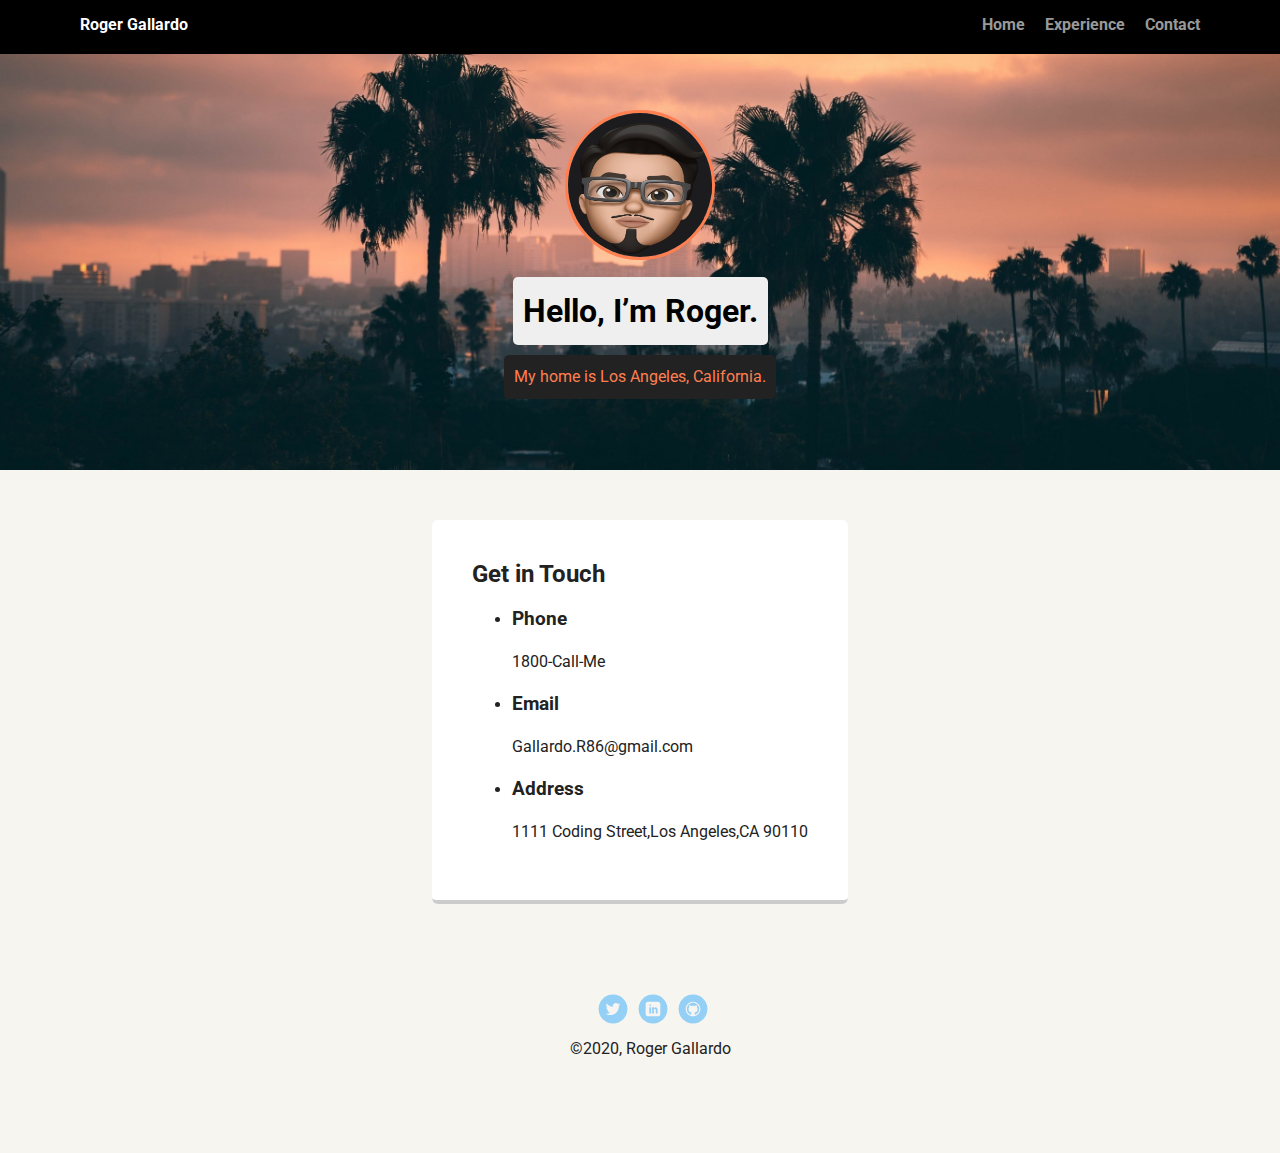
==== contact.html @ 36d01dc1 "portfolio v1" ====
<!doctype html>
<html lang="en">

<head>
    <meta charset="utf-8">
    <title>Roger Gallardo's Profile</title>
    <meta name="viewport" content="width=device-width, initial-scale=1.0">
    <link rel="stylesheet" href="styles.css">
    <link href="https://fonts.googleapis.com/css?family=Muli%7CRoboto:400,300,500,700,900" rel="stylesheet">
</head>

<body>

    <div class="main-nav">
        <ul class="nav">
            <li class="name">Roger Gallardo</li>
            <li><a href="index.html">Home</a></li>
            <li><a href="resume.html">Experience</a></li>
            <li><a href="contact.html">Contact</a></li>
        </ul>
    </div>

    <header>
        <img src="images/IMG_4263.jpg" alt="picture of Roger" class="profile-image">
        <h1 class="tag name">Hello, I’m Roger.</h1>
        <p class="tag location">My home is Los Angeles, California.</p>
    </header>

    <main class="flex">
        <div class="card">
            <h2>Get in Touch</h2>
            <ul>
                <li>
                    <h3>Phone</h3>
                    <p>1800-Call-Me</p>
                </li>
                <li>
                    <h3>Email</h3>
                    <p>Gallardo.R86@gmail.com</p>
                </li>
                <li>
                    <h3>Address</h3>
                    <p>1111 Coding Street,Los Angeles,CA 90110</p>


            </ul>
        </div>


    </main>
    <footer>
        <ul>
            <li><a href="https://twitter.com/1GeeR3" class="social twitter">Twitter</a></li>
            <li><a href="https://linkedin.com/in/rogeliog1986" class="social linkedin">LinkedIn</a></li>
            <li><a href="https://github.com/GeeR13" class="social github">Github</a></li>
        </ul>
        <p class="copyright">&copy;2020, Roger Gallardo</p>
    </footer>
</body>

</html>
---- styles.css ----
/* Global Layout Set-up */

* {
    box-sizing: border-box;
}

body {
    margin: 0;
    padding: 0;
    text-align: center;
    font-family: 'Roboto', sans-serif;
    color: #222;
    background: #f7f5f0;
}


/* Link Styles */

a {
    text-decoration: none;
    color: #999;
}

a:hover {
    color: #6633ff;
}


/* Section Styles */

.main-nav {
    width: 100%;
    background: black;
    min-height: 30px;
    padding: 10px;
    position: fixed;
    text-align: center;
}

.nav {
    display: flex;
    justify-content: space-around;
    font-weight: 700;
    list-style-type: none;
    margin: 0 auto;
    padding: 0;
}

.nav .name {
    display: block;
    margin-right: auto;
    color: white;
}

.nav li {
    padding: 5px 10px 10px 10px;
}

.nav a {
    transition: all .5s;
}

.nav a:hover {
    color: #f6764ff8
}

header {
    text-align: center;
    background: url('images/rsz_sunset.jpg') center center;
    background-size: cover;
    overflow: hidden;
    padding-top: 60px;
}

header {
    line-height: 1.5;
}

header .profile-image {
    margin-top: 50px;
    width: 150px;
    height: 150px;
    border-radius: 50%;
    border: 3px solid coral;
    transition: all .5s;
}

header .profile-image:hover {
    transform: scale(1.2) rotateY(180deg);
}

.tag {
    background-color: #efefef;
    color: black;
    padding: 10px;
    border-radius: 5px;
    display: table;
    margin: 10px auto;
}

.location {
    background-color: #222;
    color: coral;
}

.card {
    margin: 30px;
    padding: 20px 40px 40px;
    max-width: 500px;
    text-align: left;
    background: #fff;
    border-bottom: 4px solid #ccc;
    border-radius: 6px;
    transition: all .5s;
}

.card:hover {
    border-color: #f6764ff8;
}

ul.skills {
    padding: 0;
    text-align: center;
}

.skills li {
    border-radius: 6px;
    display: inline-block;
    background: #ff9904;
    color: white;
    padding: 5px 10px;
    margin: 2px;
}

.skills li:nth-child(odd) {
    background: #1f2d35;
}

footer {
    width: 100%;
    min-height: 30px;
    padding: 20px 0 40px 20px;
}

footer .copyright {
    top: -8px;
    font-size: .75em;
}

footer ul {
    list-style-type: none;
    margin: 0;
    padding: 0;
}

footer ul li {
    display: inline-block;
}

a.social {
    display: inline-block;
    text-indent: -9999px;
    margin-left: 5px;
    width: 30px;
    height: 30px;
    background-size: 30px 30px;
    opacity: .4;
    transition: all .5s;
}

a.twitter {
    background-image: url(images/twitter.svg);
}

a.linkedin {
    background-image: url(images/linkedin.svg);
}

a.github {
    background-image: url(images/github.svg);
}

a.social:hover {
    opacity: 1;
}

.clearfix {
    clear: both;
}


/* Styles for larger screens */

@media screen and (min-width: 720px) {
    .flex {
        display: -ms-flexbox;
        /* TWEENER - IE 10 */
        display: flex;
        max-width: 1200px;
        -ms-flex-pack: distribute;
        justify-content: space-around;
        margin: 0 auto;
    }
    header {
        min-height: 470px;
    }
    .nav {
        max-width: 1200px;
        padding: 0 30px;
    }
    main {
        padding-top: 20px;
    }
    main p {
        line-height: 1.6em;
    }
    footer {
        font-size: 1.3em;
        max-width: 1200px;
        margin: 40px auto;
    }
}
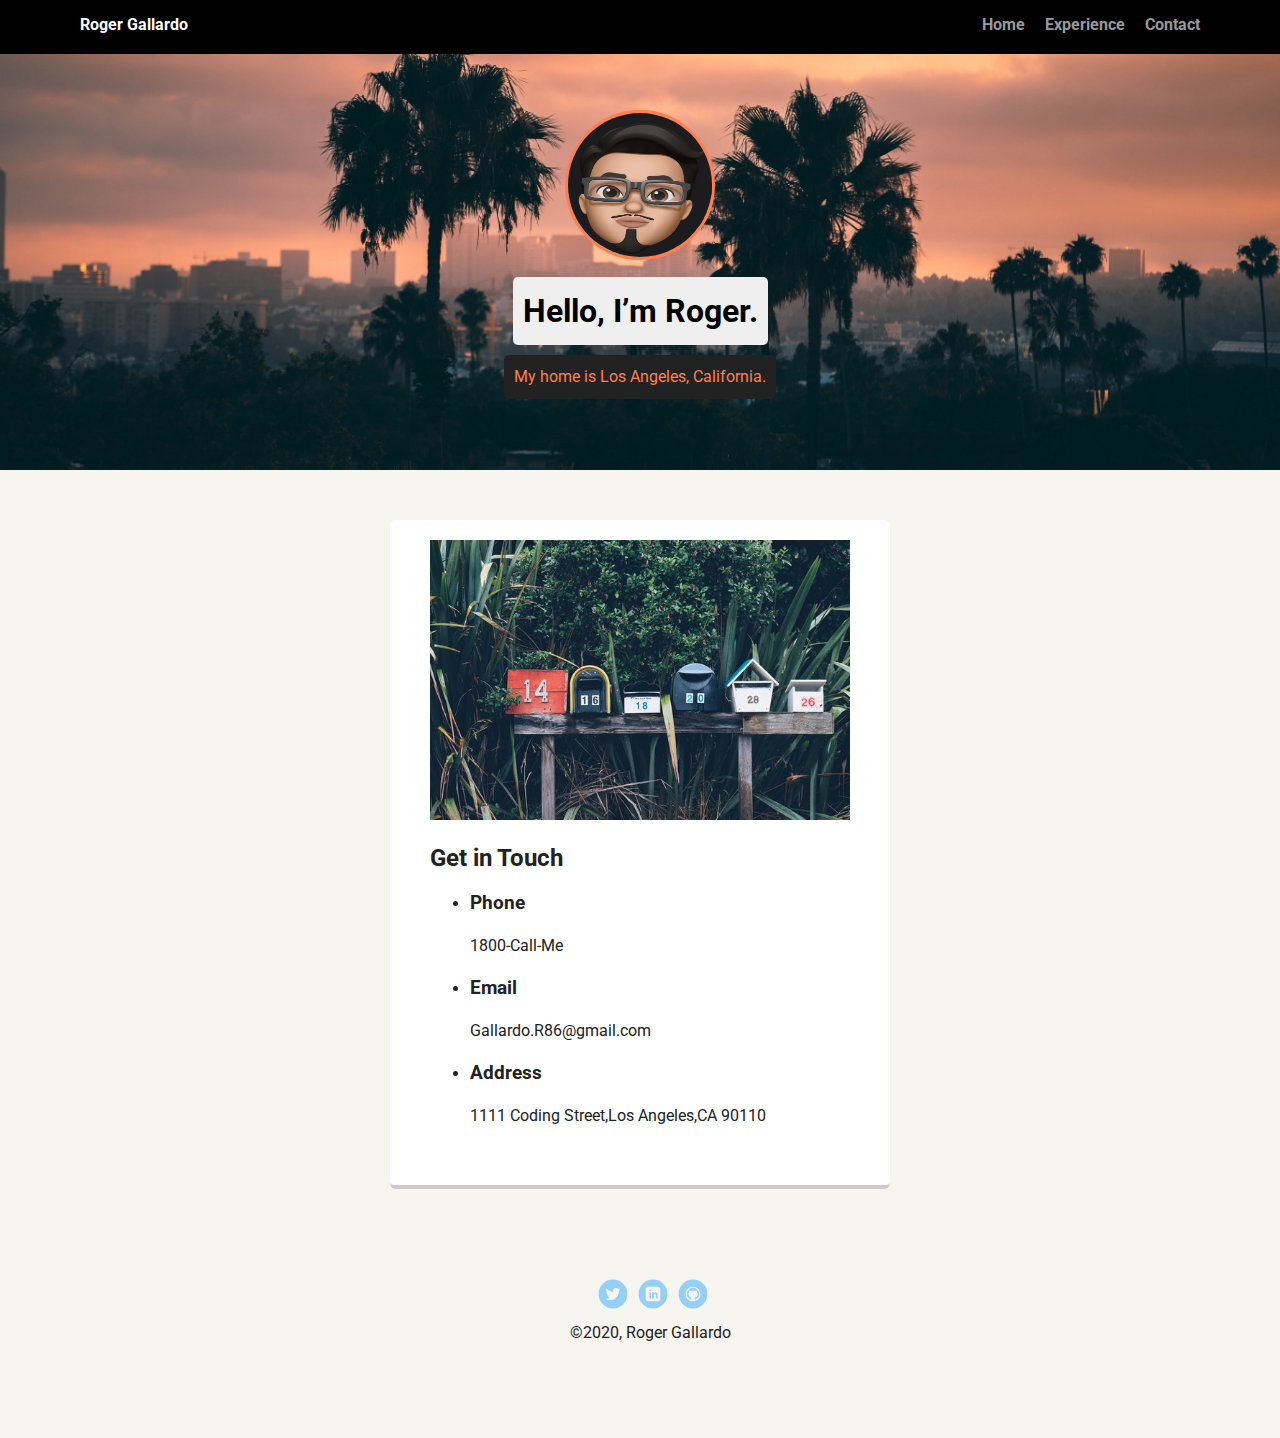
==== commit aeeaaf13: "Updated about me/goals" ====
--- a/contact.html
+++ b/contact.html
@@ -11,14 +11,14 @@
 
 <body>
 
-    <div class="main-nav">
+    <nav class="main-nav">
         <ul class="nav">
             <li class="name">Roger Gallardo</li>
             <li><a href="index.html">Home</a></li>
             <li><a href="resume.html">Experience</a></li>
             <li><a href="contact.html">Contact</a></li>
         </ul>
-    </div>
+    </nav>
 
     <header>
         <img src="images/IMG_4263.jpg" alt="picture of Roger" class="profile-image">
@@ -27,7 +27,8 @@
     </header>
 
     <main class="flex">
-        <div class="card">
+        <article class="card">
+            <img src="images/rsz_mailbox.jpg" alt="mailbox">
             <h2>Get in Touch</h2>
             <ul>
                 <li>
@@ -44,7 +45,7 @@
 
 
             </ul>
-        </div>
+        </article>
 
 
     </main>
--- a/styles.css
+++ b/styles.css
@@ -11,6 +11,10 @@
     font-family: 'Roboto', sans-serif;
     color: #222;
     background: #f7f5f0;
+}
+
+img {
+    width: 100%
 }
 
 
